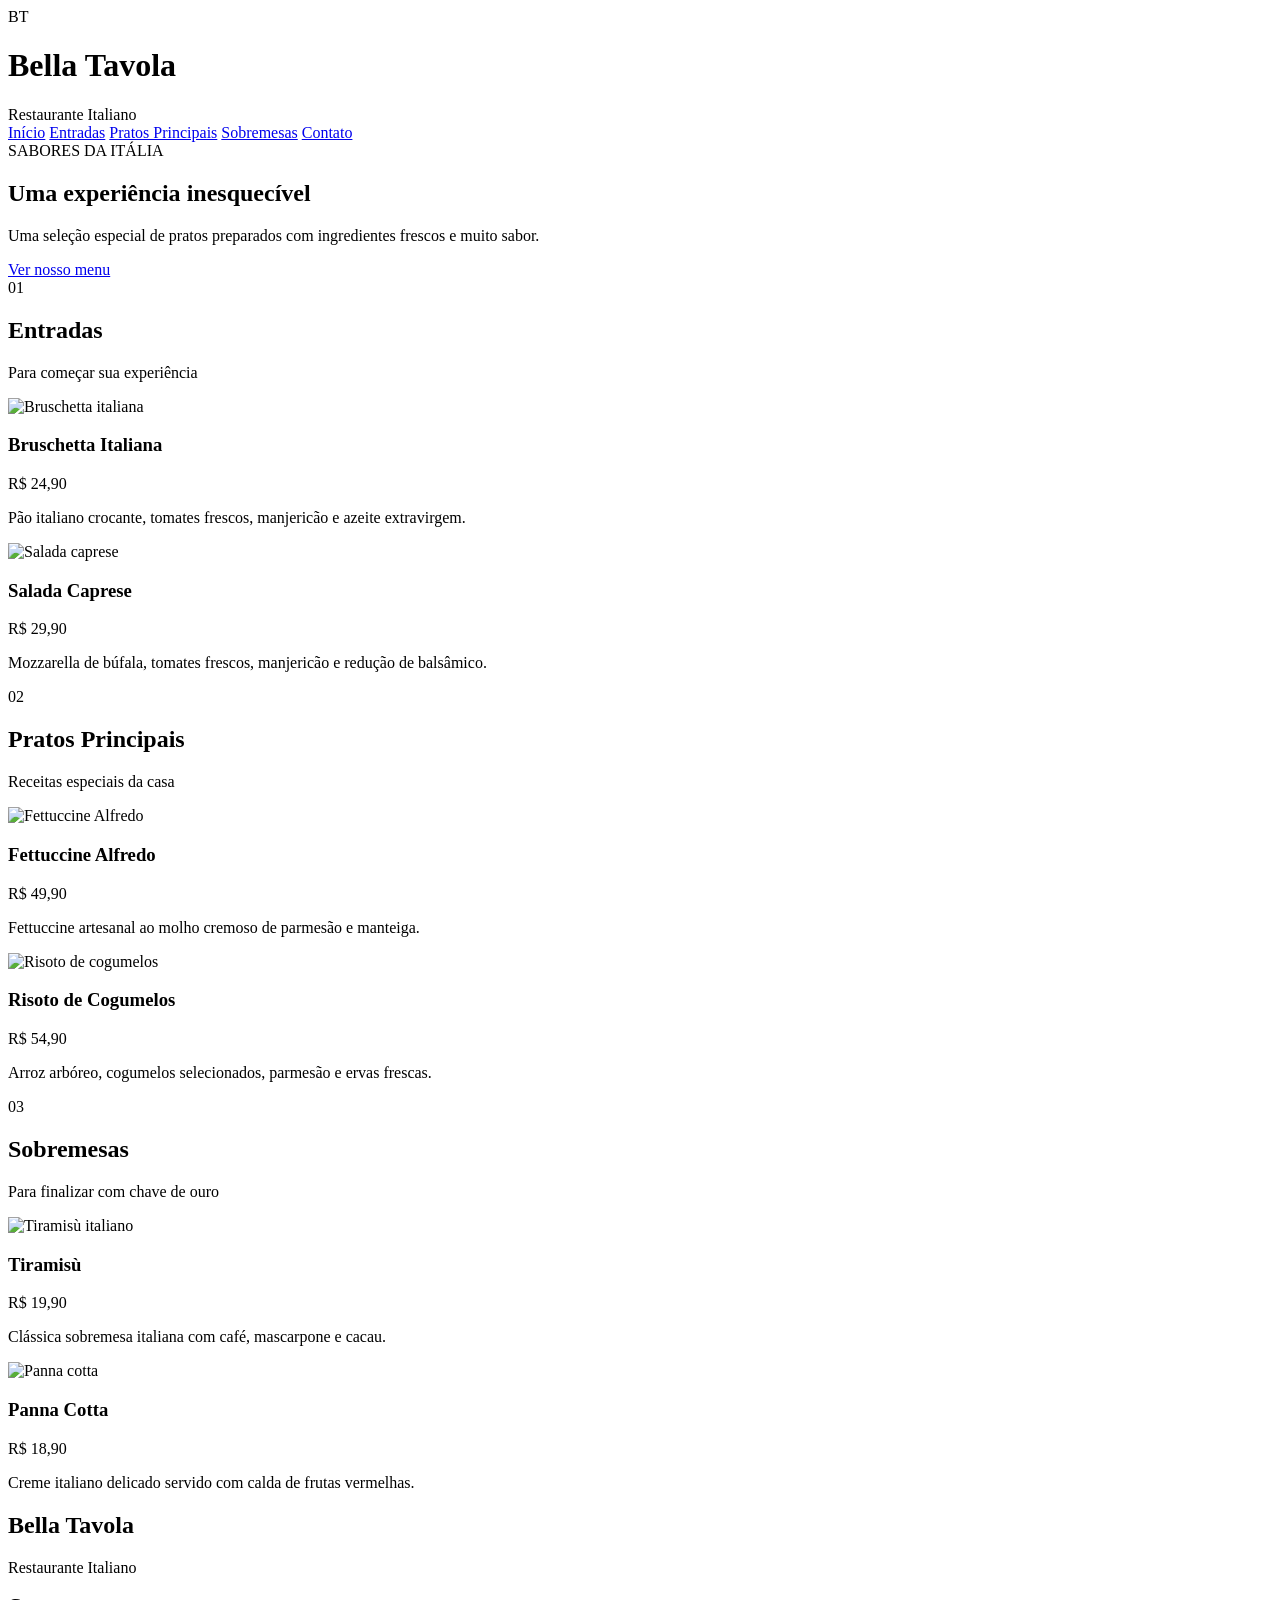
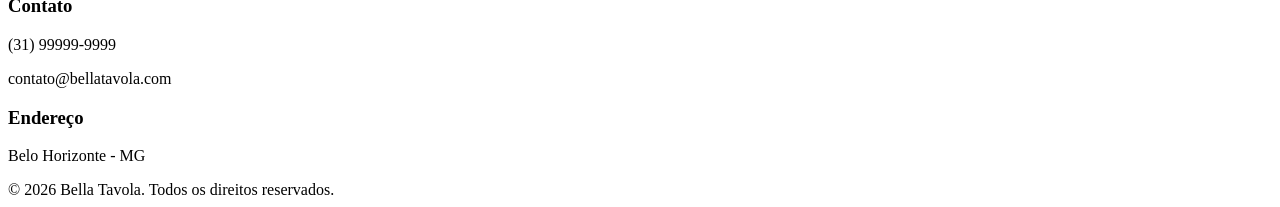
==== menu.html @ 9a910f97 "Add initial menu HTML structure" ====
<!DOCTYPE html>
<html lang="pt-BR">

<head>
    <meta charset="UTF-8">
    <meta name="viewport" content="width=device-width, initial-scale=1.0">
    <title>Bella Tavola | Restaurante Italiano</title>
    <link rel="stylesheet" href="style.css">
</head>

<body>

    <header class="header">

        <div class="logo">
            <div class="logo-icon">BT</div>

            <div>
                <h1>Bella Tavola</h1>
                <span>Restaurante Italiano</span>
            </div>
        </div>

        <nav class="navigation">
            <a href="#inicio">Início</a>
            <a href="#entradas">Entradas</a>
            <a href="#principais">Pratos Principais</a>
            <a href="#sobremesas">Sobremesas</a>
            <a href="#contato">Contato</a>
        </nav>

    </header>


    <main>

        <section id="inicio" class="hero">

            <div class="hero-content">

                <span class="subtitle">SABORES DA ITÁLIA</span>

                <h2>
                    Uma experiência
                    <strong>inesquecível</strong>
                </h2>

                <p>
                    Uma seleção especial de pratos preparados
                    com ingredientes frescos e muito sabor.
                </p>

                <a href="#entradas" class="button">
                    Ver nosso menu
                </a>

            </div>

        </section>


        <section id="entradas" class="menu-section">

            <div class="section-title">
                <span>01</span>
                <h2>Entradas</h2>
                <p>Para começar sua experiência</p>
            </div>


            <div class="menu-grid">

                <article class="dish-card">

                    <img
                        src="https://images.unsplash.com/photo-1572695157366-5e585ab2b69f?auto=format&fit=crop&w=900&q=80"
                        alt="Bruschetta italiana">

                    <div class="dish-content">

                        <div class="dish-heading">
                            <h3>Bruschetta Italiana</h3>
                            <span>R$ 24,90</span>
                        </div>

                        <p>
                            Pão italiano crocante, tomates frescos,
                            manjericão e azeite extravirgem.
                        </p>

                    </div>

                </article>


                <article class="dish-card">

                    <img
                        src="https://images.unsplash.com/photo-1547592180-85f173990554?auto=format&fit=crop&w=900&q=80"
                        alt="Salada caprese">

                    <div class="dish-content">

                        <div class="dish-heading">
                            <h3>Salada Caprese</h3>
                            <span>R$ 29,90</span>
                        </div>

                        <p>
                            Mozzarella de búfala, tomates frescos,
                            manjericão e redução de balsâmico.
                        </p>

                    </div>

                </article>

            </div>

        </section>


        <section id="principais" class="menu-section featured">

            <div class="section-title">
                <span>02</span>
                <h2>Pratos Principais</h2>
                <p>Receitas especiais da casa</p>
            </div>


            <div class="menu-grid">

                <article class="dish-card">

                    <img
                        src="https://images.unsplash.com/photo-1551183053-bf91a1d81141?auto=format&fit=crop&w=900&q=80"
                        alt="Fettuccine Alfredo">

                    <div class="dish-content">

                        <div class="dish-heading">
                            <h3>Fettuccine Alfredo</h3>
                            <span>R$ 49,90</span>
                        </div>

                        <p>
                            Fettuccine artesanal ao molho cremoso
                            de parmesão e manteiga.
                        </p>

                    </div>

                </article>


                <article class="dish-card">

                    <img
                        src="https://images.unsplash.com/photo-1476124369491-e7addf5db371?auto=format&fit=crop&w=900&q=80"
                        alt="Risoto de cogumelos">

                    <div class="dish-content">

                        <div class="dish-heading">
                            <h3>Risoto de Cogumelos</h3>
                            <span>R$ 54,90</span>
                        </div>

                        <p>
                            Arroz arbóreo, cogumelos selecionados,
                            parmesão e ervas frescas.
                        </p>

                    </div>

                </article>

            </div>

        </section>


        <section id="sobremesas" class="menu-section">

            <div class="section-title">
                <span>03</span>
                <h2>Sobremesas</h2>
                <p>Para finalizar com chave de ouro</p>
            </div>


            <div class="menu-grid">

                <article class="dish-card">

                    <img
                        src="https://images.unsplash.com/photo-1571877227200-a0d98ea607e9?auto=format&fit=crop&w=900&q=80"
                        alt="Tiramisù italiano">

                    <div class="dish-content">

                        <div class="dish-heading">
                            <h3>Tiramisù</h3>
                            <span>R$ 19,90</span>
                        </div>

                        <p>
                            Clássica sobremesa italiana com café,
                            mascarpone e cacau.
                        </p>

                    </div>

                </article>


                <article class="dish-card">

                    <img
                        src="https://images.unsplash.com/photo-1488477181946-6428a0291777?auto=format&fit=crop&w=900&q=80"
                        alt="Panna cotta">

                    <div class="dish-content">

                        <div class="dish-heading">
                            <h3>Panna Cotta</h3>
                            <span>R$ 18,90</span>
                        </div>

                        <p>
                            Creme italiano delicado servido com
                            calda de frutas vermelhas.
                        </p>

                    </div>

                </article>

            </div>

        </section>

    </main>


    <footer id="contato">

        <div class="footer-content">

            <div>
                <h2>Bella Tavola</h2>
                <p>Restaurante Italiano</p>
            </div>

            <div>
                <h3>Contato</h3>
                <p>(31) 99999-9999</p>
                <p>contato@bellatavola.com</p>
            </div>

            <div>
                <h3>Endereço</h3>
                <p>Belo Horizonte - MG</p>
            </div>

        </div>

        <div class="copyright">
            © 2026 Bella Tavola. Todos os direitos reservados.
        </div>

    </footer>

</body>
</html>
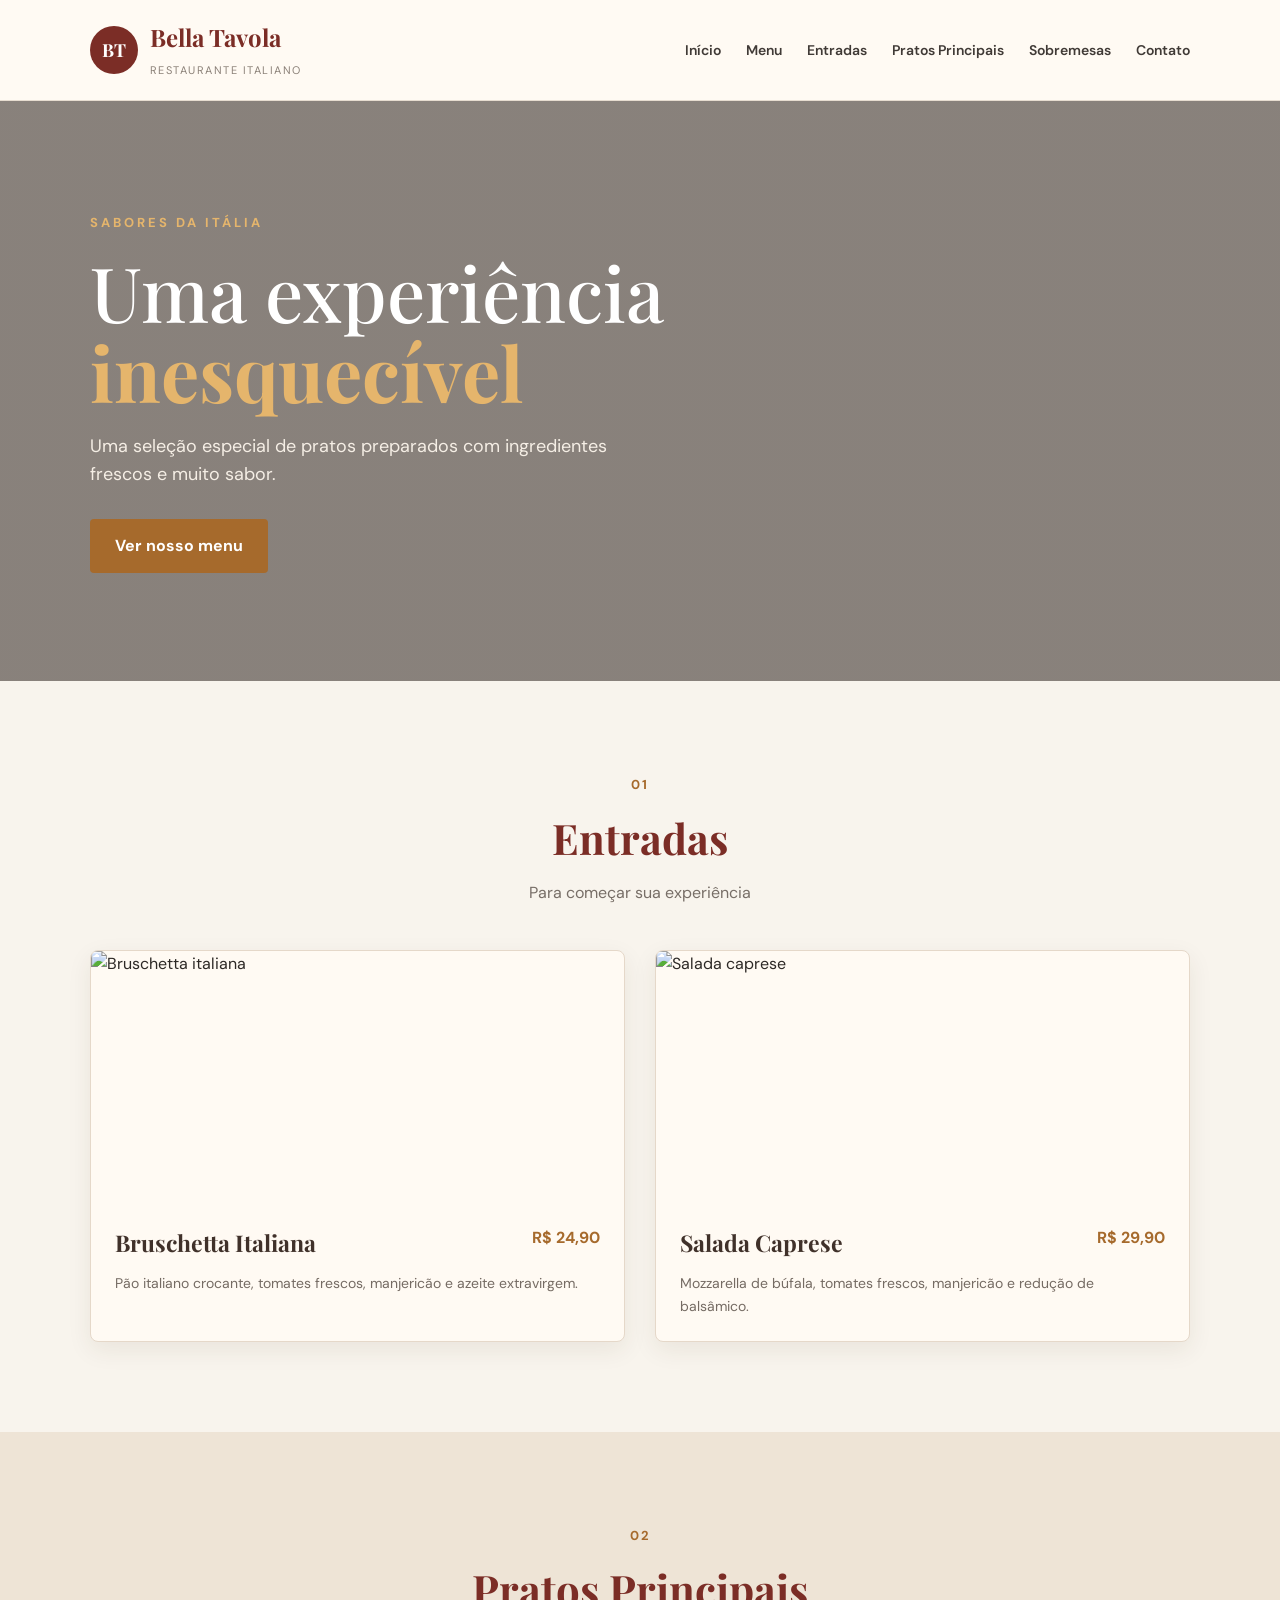
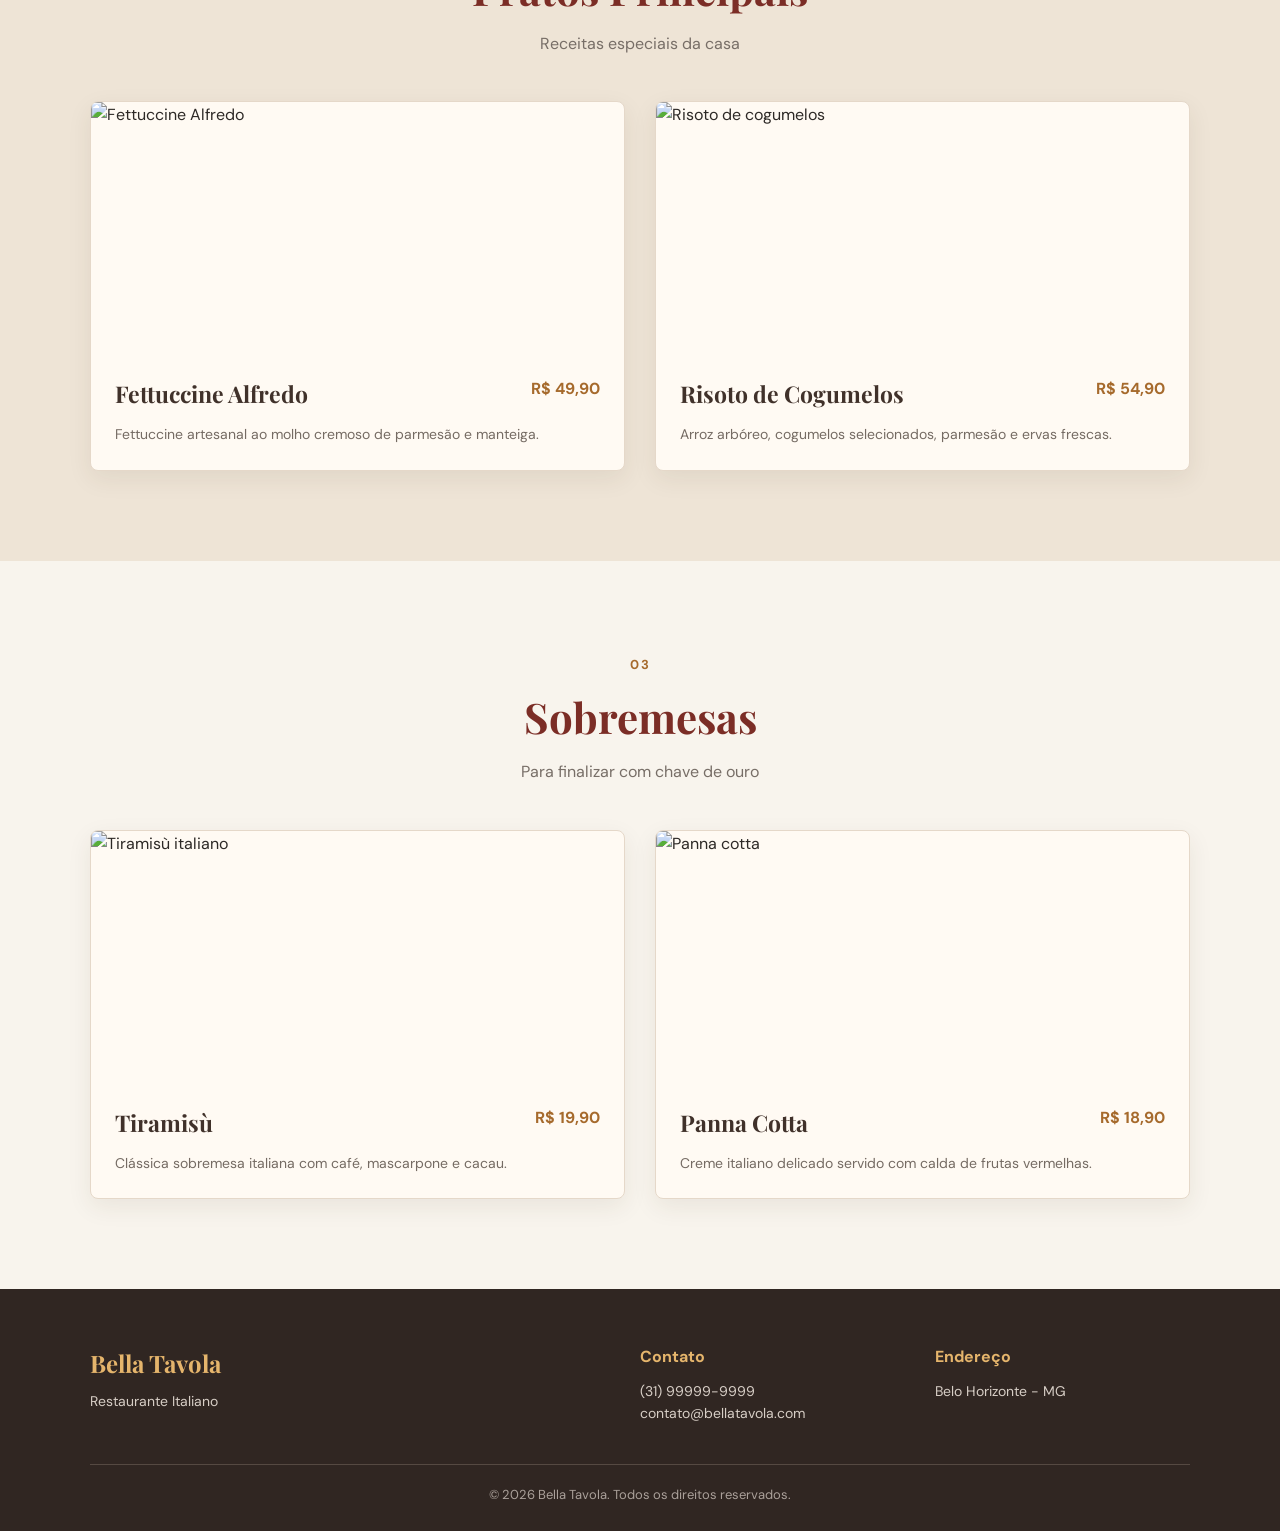
==== commit 7b1c3838: "Add link to menu.html in navigation" ====
--- a/menu.html
+++ b/menu.html
@@ -23,6 +23,7 @@
 
         <nav class="navigation">
             <a href="#inicio">Início</a>
+            <a href="menu.html">Menu</a>
             <a href="#entradas">Entradas</a>
             <a href="#principais">Pratos Principais</a>
             <a href="#sobremesas">Sobremesas</a>
--- a/style.css
+++ b/style.css
@@ -0,0 +1,342 @@
+@import url('https://fonts.googleapis.com/css2?family=DM+Sans:wght@400;500;600;700&family=Playfair+Display:wght@500;600;700&display=swap');
+
+* {
+    margin: 0;
+    padding: 0;
+    box-sizing: border-box;
+}
+
+html {
+    scroll-behavior: smooth;
+}
+
+body {
+    font-family: 'DM Sans', sans-serif;
+    background: #f8f4ed;
+    color: #2d2926;
+    line-height: 1.6;
+}
+
+.header {
+    position: sticky;
+    top: 0;
+    z-index: 1000;
+    display: flex;
+    justify-content: space-between;
+    align-items: center;
+    gap: 30px;
+    padding: 18px 7%;
+    background: #fffaf3;
+    border-bottom: 1px solid #e7ddd0;
+}
+
+.logo {
+    display: flex;
+    align-items: center;
+    gap: 12px;
+}
+
+.logo-icon {
+    width: 48px;
+    height: 48px;
+    display: flex;
+    justify-content: center;
+    align-items: center;
+    border-radius: 50%;
+    background: #7b2d26;
+    color: #fff;
+    font-family: 'Playfair Display', serif;
+    font-size: 18px;
+    font-weight: 700;
+}
+
+.logo h1 {
+    font-family: 'Playfair Display', serif;
+    font-size: 24px;
+    color: #7b2d26;
+}
+
+.logo span {
+    font-size: 11px;
+    color: #8b8178;
+    text-transform: uppercase;
+    letter-spacing: 1.5px;
+}
+
+.navigation {
+    display: flex;
+    align-items: center;
+    gap: 25px;
+}
+
+.navigation a {
+    color: #403a36;
+    text-decoration: none;
+    font-size: 14px;
+    font-weight: 600;
+    transition: 0.3s;
+}
+
+.navigation a:hover {
+    color: #a66a2c;
+}
+
+.hero {
+    min-height: 580px;
+    display: flex;
+    align-items: center;
+    padding: 80px 7%;
+    background:
+        linear-gradient(rgba(45, 35, 30, 0.55), rgba(45, 35, 30, 0.55)),
+        url('https://images.unsplash.com/photo-1513104890138-7c749659a591?auto=format&fit=crop&w=1600&q=85');
+    background-size: cover;
+    background-position: center;
+}
+
+.hero-content {
+    max-width: 650px;
+    color: #fff;
+}
+
+.subtitle {
+    display: inline-block;
+    margin-bottom: 18px;
+    color: #e5b56c;
+    font-size: 13px;
+    font-weight: 700;
+    letter-spacing: 3px;
+}
+
+.hero h2 {
+    margin-bottom: 20px;
+    font-family: 'Playfair Display', serif;
+    font-size: clamp(45px, 7vw, 76px);
+    line-height: 1.05;
+    font-weight: 500;
+}
+
+.hero h2 strong {
+    color: #e5b56c;
+}
+
+.hero p {
+    max-width: 560px;
+    margin-bottom: 30px;
+    font-size: 18px;
+    color: #f5eee5;
+}
+
+.button {
+    display: inline-block;
+    padding: 14px 25px;
+    border-radius: 4px;
+    background: #a66a2c;
+    color: #fff;
+    text-decoration: none;
+    font-weight: 700;
+    transition: 0.3s;
+}
+
+.button:hover {
+    background: #7b2d26;
+    transform: translateY(-2px);
+}
+
+.menu-section {
+    padding: 90px 7%;
+    background: #f8f4ed;
+}
+
+.menu-section.featured {
+    background: #eee4d6;
+}
+
+.section-title {
+    max-width: 750px;
+    margin: 0 auto 45px;
+    text-align: center;
+}
+
+.section-title span {
+    color: #a66a2c;
+    font-size: 13px;
+    font-weight: 700;
+    letter-spacing: 2px;
+}
+
+.section-title h2 {
+    margin: 8px 0;
+    font-family: 'Playfair Display', serif;
+    font-size: 42px;
+    color: #7b2d26;
+}
+
+.section-title p {
+    color: #776e67;
+}
+
+.menu-grid {
+    max-width: 1100px;
+    margin: 0 auto;
+    display: grid;
+    grid-template-columns: repeat(2, 1fr);
+    gap: 30px;
+}
+
+.dish-card {
+    overflow: hidden;
+    background: #fffaf3;
+    border: 1px solid #e5d8c9;
+    border-radius: 8px;
+    box-shadow: 0 8px 25px rgba(70, 45, 30, 0.08);
+    transition: 0.3s;
+}
+
+.dish-card:hover {
+    transform: translateY(-6px);
+    box-shadow: 0 15px 35px rgba(70, 45, 30, 0.14);
+}
+
+.dish-card img {
+    width: 100%;
+    height: 250px;
+    display: block;
+    object-fit: cover;
+}
+
+.dish-content {
+    padding: 24px;
+}
+
+.dish-heading {
+    display: flex;
+    justify-content: space-between;
+    align-items: flex-start;
+    gap: 15px;
+    margin-bottom: 10px;
+}
+
+.dish-heading h3 {
+    font-family: 'Playfair Display', serif;
+    font-size: 23px;
+    color: #40312a;
+}
+
+.dish-heading span {
+    white-space: nowrap;
+    color: #a66a2c;
+    font-size: 16px;
+    font-weight: 700;
+}
+
+.dish-content p {
+    color: #756b63;
+    font-size: 14px;
+}
+
+footer {
+    background: #302622;
+    color: #fff;
+    padding: 55px 7% 25px;
+}
+
+.footer-content {
+    max-width: 1100px;
+    margin: 0 auto 40px;
+    display: grid;
+    grid-template-columns: 2fr 1fr 1fr;
+    gap: 40px;
+}
+
+.footer-content h2 {
+    margin-bottom: 8px;
+    font-family: 'Playfair Display', serif;
+    color: #e5b56c;
+}
+
+.footer-content h3 {
+    margin-bottom: 10px;
+    color: #e5b56c;
+    font-size: 16px;
+}
+
+.footer-content p {
+    color: #d7cec6;
+    font-size: 14px;
+}
+
+.copyright {
+    padding-top: 20px;
+    border-top: 1px solid #554942;
+    text-align: center;
+    color: #aaa09a;
+    font-size: 13px;
+}
+
+@media (max-width: 800px) {
+
+    .header {
+        flex-direction: column;
+        padding: 15px 5%;
+    }
+
+    .navigation {
+        flex-wrap: wrap;
+        justify-content: center;
+        gap: 12px 18px;
+    }
+
+    .navigation a {
+        font-size: 13px;
+    }
+
+    .hero {
+        min-height: 520px;
+        padding: 70px 7%;
+    }
+
+    .hero h2 {
+        font-size: 48px;
+    }
+
+    .menu-section {
+        padding: 65px 5%;
+    }
+
+    .menu-grid {
+        grid-template-columns: 1fr;
+    }
+
+    .section-title h2 {
+        font-size: 36px;
+    }
+
+    .footer-content {
+        grid-template-columns: 1fr;
+        gap: 25px;
+    }
+}
+
+@media (max-width: 500px) {
+
+    .logo h1 {
+        font-size: 21px;
+    }
+
+    .hero h2 {
+        font-size: 40px;
+    }
+
+    .hero p {
+        font-size: 16px;
+    }
+
+    .dish-heading {
+        flex-direction: column;
+        gap: 5px;
+    }
+
+    .dish-card img {
+        height: 220px;
+    }
+}
